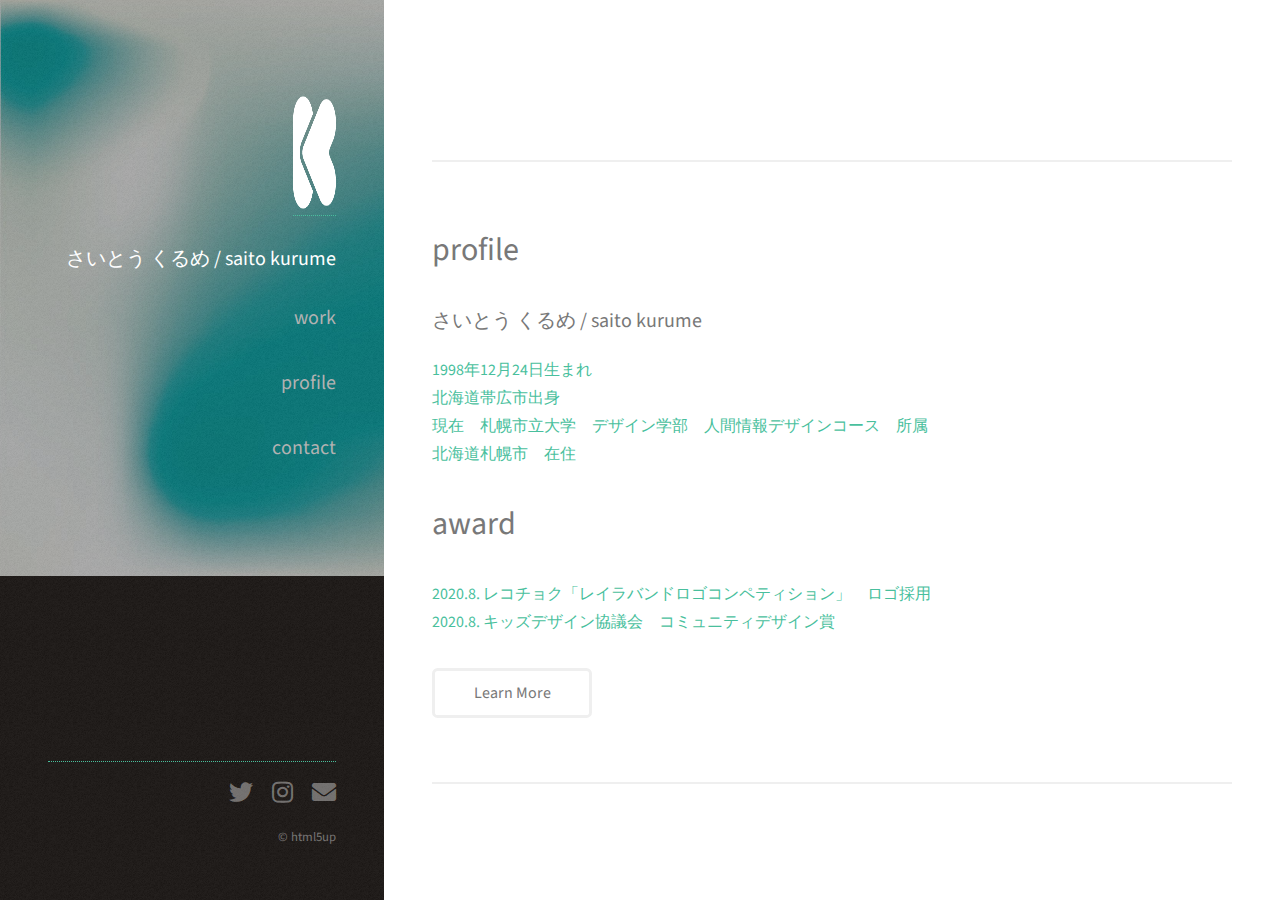
==== profile.html @ 514a8a4c "Add files via upload" ====
<!DOCTYPE HTML>
<!--
	Strata by HTML5 UP
	html5up.net | @ajlkn
	Free for personal and commercial use under the CCA 3.0 license (html5up.net/license)
-->
<html>
	<head>
		<title>SAITO KURUME's WORKS</title>
		<meta charset="utf-8" />
		<meta name="viewport" content="width=device-width, initial-scale=1, user-scalable=no" />
		<link rel="stylesheet" href="assets/css/main.css" />
        <link rel="icon" href="/path/favicon.ico">
	</head>
	<body class="is-preload">

		<!-- Header -->
			<header id="header">
				<div class="inner">
					<a href="index.html" ><img src="images/logow.png"alt="" width="15%" height="17%"a alt="" /></a><p></p>
					<h1><strong>さいとう くるめ / saito kurume</strong></h1>
                    <p></p>
                    <h1><a href="index.html"><p>work</p></h1>
                     <h1><a href="profile.html"><p>profile</p></h1>
                    <h1><a href="https://form.run/@contactsaitokurume"><p>contact</p></h1>
                    
				</div>
			</header>

		<!-- Main -->
			<div id="main">

				<!-- One -->
					<section id="one">
                            <h1>profile</h1>
							<h3>さいとう くるめ / saito kurume</h3>
                            
						
						<p>
                        1998年12月24日生まれ<br />
                        北海道帯広市出身<br />
                        現在　札幌市立大学　デザイン学部　人間情報デザインコース　所属<br />
                        北海道札幌市　在住</p>
                        
                        <h1>award<br /></h1>
                        <p>
                        2020.8. レコチョク「レイラバンドロゴコンペティション」　ロゴ採用<br />
                        2020.8. キッズデザイン協議会　コミュニティデザイン賞<br />
                        </p>
                        
						<ul class="actions">
							<li><a href="#" class="button">Learn More</a></li>
						</ul>
					</section>

				<!-- Two -->
					<section id="two">
						<!--<h2>Recent Work</h2>
						<div class="row">
							<article class="col-6 col-12-xsmall work-item">
								<a href="images/fulls/01.jpg" class="image fit thumb"><img src="images/thumbs/01.jpg" alt="" /></a>
								<h3>Magna sed consequat tempus</h3>
								<p>Lorem ipsum dolor sit amet nisl sed nullam feugiat.</p>
							</article>
							<article class="col-6 col-12-xsmall work-item">
								<a href="images/fulls/02.jpg" class="image fit thumb"><img src="images/thumbs/02.jpg" alt="" /></a>
								<h3>Ultricies lacinia interdum</h3>
								<p>Lorem ipsum dolor sit amet nisl sed nullam feugiat.</p>
							</article>
							<article class="col-6 col-12-xsmall work-item">
								<a href="images/fulls/03.jpg" class="image fit thumb"><img src="images/thumbs/03.jpg" alt="" /></a>
								<h3>Tortor metus commodo</h3>
								<p>Lorem ipsum dolor sit amet nisl sed nullam feugiat.</p>
							</article>
							<article class="col-6 col-12-xsmall work-item">
								<a href="images/fulls/04.jpg" class="image fit thumb"><img src="images/thumbs/04.jpg" alt="" /></a>
								<h3>Quam neque phasellus</h3>
								<p>Lorem ipsum dolor sit amet nisl sed nullam feugiat.</p>
							</article>
							<article class="col-6 col-12-xsmall work-item">
								<a href="images/fulls/05.jpg" class="image fit thumb"><img src="images/thumbs/05.jpg" alt="" /></a>
								<h3>Nunc enim commodo aliquet</h3>
								<p>Lorem ipsum dolor sit amet nisl sed nullam feugiat.</p>
							</article>
							<article class="col-6 col-12-xsmall work-item">
								<a href="images/fulls/06.jpg" class="image fit thumb"><img src="images/thumbs/06.jpg" alt="" /></a>
								<h3>Risus ornare lacinia</h3>
								<p>Lorem ipsum dolor sit amet nisl sed nullam feugiat.</p>
							</article>
						</div>
						<ul class="actions">
							<li><a href="#" class="button">Full Portfolio</a></li>
						</ul>
					</section>

				<!-- Three -->
				<!--	<section id="three">
						<h2>Get In Touch</h2>
						<p>Accumsan pellentesque commodo blandit enim arcu non at amet id arcu magna. Accumsan orci faucibus id eu lorem semper nunc nisi lorem vulputate lorem neque lorem ipsum dolor.</p>
						<div class="row">
							<div class="col-8 col-12-small">
								<form method="post" action="#">
									<div class="row gtr-uniform gtr-50">
										<div class="col-6 col-12-xsmall"><input type="text" name="name" id="name" placeholder="Name" /></div>
										<div class="col-6 col-12-xsmall"><input type="email" name="email" id="email" placeholder="Email" /></div>
										<div class="col-12"><textarea name="message" id="message" placeholder="Message" rows="4"></textarea></div>
									</div>
								</form>
								<ul class="actions">
									<li><input type="submit" value="Send Message" /></li>
								</ul>
							</div>
							<div class="col-4 col-12-small">
								<ul class="labeled-icons">
									<li>
										<h3 class="icon solid fa-home"><span class="label">Address</span></h3>
										1234 Somewhere Rd.<br />
										Nashville, TN 00000<br />
										United States
									</li>
									<li>
										<h3 class="icon solid fa-mobile-alt"><span class="label">Phone</span></h3>
										000-000-0000
									</li>
									<li>
										<h3 class="icon solid fa-envelope"><span class="label">Email</span></h3>
										<a href="#">hello@untitled.tld</a>
									</li>
								</ul>
							</div>
						</div>
					</section>-->

				<!-- Four -->
				<!--
					<section id="four">
						<h2>Elements</h2>

						<section>
							<h4>Text</h4>
							<p>This is <b>bold</b> and this is <strong>strong</strong>. This is <i>italic</i> and this is <em>emphasized</em>.
							This is <sup>superscript</sup> text and this is <sub>subscript</sub> text.
							This is <u>underlined</u> and this is code: <code>for (;;) { ... }</code>. Finally, <a href="#">this is a link</a>.</p>
							<hr />
							<header>
								<h4>Heading with a Subtitle</h4>
								<p>Lorem ipsum dolor sit amet nullam id egestas urna aliquam</p>
							</header>
							<p>Nunc lacinia ante nunc ac lobortis. Interdum adipiscing gravida odio porttitor sem non mi integer non faucibus ornare mi ut ante amet placerat aliquet. Volutpat eu sed ante lacinia sapien lorem accumsan varius montes viverra nibh in adipiscing blandit tempus accumsan.</p>
							<header>
								<h5>Heading with a Subtitle</h5>
								<p>Lorem ipsum dolor sit amet nullam id egestas urna aliquam</p>
							</header>
							<p>Nunc lacinia ante nunc ac lobortis. Interdum adipiscing gravida odio porttitor sem non mi integer non faucibus ornare mi ut ante amet placerat aliquet. Volutpat eu sed ante lacinia sapien lorem accumsan varius montes viverra nibh in adipiscing blandit tempus accumsan.</p>
							<hr />
							<h2>Heading Level 2</h2>
							<h3>Heading Level 3</h3>
							<h4>Heading Level 4</h4>
							<h5>Heading Level 5</h5>
							<h6>Heading Level 6</h6>
							<hr />
							<h5>Blockquote</h5>
							<blockquote>Fringilla nisl. Donec accumsan interdum nisi, quis tincidunt felis sagittis eget tempus euismod. Vestibulum ante ipsum primis in faucibus vestibulum. Blandit adipiscing eu felis iaculis volutpat ac adipiscing accumsan faucibus. Vestibulum ante ipsum primis in faucibus lorem ipsum dolor sit amet nullam adipiscing eu felis.</blockquote>
							<h5>Preformatted</h5>
							<pre><code>i = 0;

while (!deck.isInOrder()) {
print 'Iteration ' + i;
deck.shuffle();
i++;
}

print 'It took ' + i + ' iterations to sort the deck.';</code></pre>
						</section>

						<section>
							<h4>Lists</h4>
							<div class="row">
								<div class="col-6 col-12-xsmall">
									<h5>Unordered</h5>
									<ul>
										<li>Dolor pulvinar etiam magna etiam.</li>
										<li>Sagittis adipiscing lorem eleifend.</li>
										<li>Felis enim feugiat dolore viverra.</li>
									</ul>
									<h5>Alternate</h5>
									<ul class="alt">
										<li>Dolor pulvinar etiam magna etiam.</li>
										<li>Sagittis adipiscing lorem eleifend.</li>
										<li>Felis enim feugiat dolore viverra.</li>
									</ul>
								</div>
								<div class="col-6 col-12-xsmall">
									<h5>Ordered</h5>
									<ol>
										<li>Dolor pulvinar etiam magna etiam.</li>
										<li>Etiam vel felis at lorem sed viverra.</li>
										<li>Felis enim feugiat dolore viverra.</li>
										<li>Dolor pulvinar etiam magna etiam.</li>
										<li>Etiam vel felis at lorem sed viverra.</li>
										<li>Felis enim feugiat dolore viverra.</li>
									</ol>
									<h5>Icons</h5>
									<ul class="icons">
										<li><a href="#" class="icon brands fa-twitter"><span class="label">Twitter</span></a></li>
										<li><a href="#" class="icon brands fa-facebook-f"><span class="label">Facebook</span></a></li>
										<li><a href="#" class="icon brands fa-instagram"><span class="label">Instagram</span></a></li>
										<li><a href="#" class="icon brands fa-github"><span class="label">Github</span></a></li>
										<li><a href="#" class="icon brands fa-dribbble"><span class="label">Dribbble</span></a></li>
										<li><a href="#" class="icon brands fa-tumblr"><span class="label">Tumblr</span></a></li>
									</ul>
								</div>
							</div>
							<h5>Actions</h5>
							<ul class="actions">
								<li><a href="#" class="button primary">Default</a></li>
								<li><a href="#" class="button">Default</a></li>
							</ul>
							<ul class="actions small">
								<li><a href="#" class="button primary small">Small</a></li>
								<li><a href="#" class="button small">Small</a></li>
							</ul>
							<div class="row">
								<div class="col-6 col-12-small">
									<ul class="actions stacked">
										<li><a href="#" class="button primary">Default</a></li>
										<li><a href="#" class="button">Default</a></li>
									</ul>
								</div>
								<div class="col-6 col-12-small">
									<ul class="actions stacked">
										<li><a href="#" class="button primary small">Small</a></li>
										<li><a href="#" class="button small">Small</a></li>
									</ul>
								</div>
								<div class="col-6 col-12-small">
									<ul class="actions stacked">
										<li><a href="#" class="button primary fit">Default</a></li>
										<li><a href="#" class="button fit">Default</a></li>
									</ul>
								</div>
								<div class="col-6 col-12-small">
									<ul class="actions stacked">
										<li><a href="#" class="button primary small fit">Small</a></li>
										<li><a href="#" class="button small fit">Small</a></li>
									</ul>
								</div>
							</div>
						</section>

						<section>
							<h4>Table</h4>
							<h5>Default</h5>
							<div class="table-wrapper">
								<table>
									<thead>
										<tr>
											<th>Name</th>
											<th>Description</th>
											<th>Price</th>
										</tr>
									</thead>
									<tbody>
										<tr>
											<td>Item One</td>
											<td>Ante turpis integer aliquet porttitor.</td>
											<td>29.99</td>
										</tr>
										<tr>
											<td>Item Two</td>
											<td>Vis ac commodo adipiscing arcu aliquet.</td>
											<td>19.99</td>
										</tr>
										<tr>
											<td>Item Three</td>
											<td> Morbi faucibus arcu accumsan lorem.</td>
											<td>29.99</td>
										</tr>
										<tr>
											<td>Item Four</td>
											<td>Vitae integer tempus condimentum.</td>
											<td>19.99</td>
										</tr>
										<tr>
											<td>Item Five</td>
											<td>Ante turpis integer aliquet porttitor.</td>
											<td>29.99</td>
										</tr>
									</tbody>
									<tfoot>
										<tr>
											<td colspan="2"></td>
											<td>100.00</td>
										</tr>
									</tfoot>
								</table>
							</div>

							<h5>Alternate</h5>
							<div class="table-wrapper">
								<table class="alt">
									<thead>
										<tr>
											<th>Name</th>
											<th>Description</th>
											<th>Price</th>
										</tr>
									</thead>
									<tbody>
										<tr>
											<td>Item One</td>
											<td>Ante turpis integer aliquet porttitor.</td>
											<td>29.99</td>
										</tr>
										<tr>
											<td>Item Two</td>
											<td>Vis ac commodo adipiscing arcu aliquet.</td>
											<td>19.99</td>
										</tr>
										<tr>
											<td>Item Three</td>
											<td> Morbi faucibus arcu accumsan lorem.</td>
											<td>29.99</td>
										</tr>
										<tr>
											<td>Item Four</td>
											<td>Vitae integer tempus condimentum.</td>
											<td>19.99</td>
										</tr>
										<tr>
											<td>Item Five</td>
											<td>Ante turpis integer aliquet porttitor.</td>
											<td>29.99</td>
										</tr>
									</tbody>
									<tfoot>
										<tr>
											<td colspan="2"></td>
											<td>100.00</td>
										</tr>
									</tfoot>
								</table>
							</div>
						</section>

						<section>
							<h4>Buttons</h4>
							<ul class="actions">
								<li><a href="#" class="button primary">Primary</a></li>
								<li><a href="#" class="button">Default</a></li>
							</ul>
							<ul class="actions">
								<li><a href="#" class="button large">Large</a></li>
								<li><a href="#" class="button">Default</a></li>
								<li><a href="#" class="button small">Small</a></li>
							</ul>
							<ul class="actions fit">
								<li><a href="#" class="button primary fit">Fit</a></li>
								<li><a href="#" class="button fit">Fit</a></li>
							</ul>
							<ul class="actions fit small">
								<li><a href="#" class="button primary fit small">Fit + Small</a></li>
								<li><a href="#" class="button fit small">Fit + Small</a></li>
							</ul>
							<ul class="actions">
								<li><a href="#" class="button primary icon solid fa-download">Icon</a></li>
								<li><a href="#" class="button icon solid fa-download">Icon</a></li>
							</ul>
							<ul class="actions">
								<li><span class="button primary disabled">Primary</span></li>
								<li><span class="button disabled">Default</span></li>
							</ul>
						</section>

						<section>
							<h4>Form</h4>
							<form method="post" action="#">
								<div class="row gtr-uniform gtr-50">
									<div class="col-6 col-12-xsmall">
										<input type="text" name="demo-name" id="demo-name" value="" placeholder="Name" />
									</div>
									<div class="col-6 col-12-xsmall">
										<input type="email" name="demo-email" id="demo-email" value="" placeholder="Email" />
									</div>
									<div class="col-12">
										<select name="demo-category" id="demo-category">
											<option value="">- Category -</option>
											<option value="1">Manufacturing</option>
											<option value="1">Shipping</option>
											<option value="1">Administration</option>
											<option value="1">Human Resources</option>
										</select>
									</div>
									<div class="col-4 col-12-small">
										<input type="radio" id="demo-priority-low" name="demo-priority" checked>
										<label for="demo-priority-low">Low Priority</label>
									</div>
									<div class="col-4 col-12-small">
										<input type="radio" id="demo-priority-normal" name="demo-priority">
										<label for="demo-priority-normal">Normal Priority</label>
									</div>
									<div class="col-4 col-12-small">
										<input type="radio" id="demo-priority-high" name="demo-priority">
										<label for="demo-priority-high">High Priority</label>
									</div>
									<div class="col-6 col-12-small">
										<input type="checkbox" id="demo-copy" name="demo-copy">
										<label for="demo-copy">Email me a copy of this message</label>
									</div>
									<div class="col-6 col-12-small">
										<input type="checkbox" id="demo-human" name="demo-human" checked>
										<label for="demo-human">I am a human and not a robot</label>
									</div>
									<div class="col-12">
										<textarea name="demo-message" id="demo-message" placeholder="Enter your message" rows="6"></textarea>
									</div>
									<div class="col-12">
										<ul class="actions">
											<li><input type="submit" value="Send Message" class="primary" /></li>
											<li><input type="reset" value="Reset" /></li>
										</ul>
									</div>
								</div>
							</form>
						</section>

						<section>
							<h4>Image</h4>
							<h5>Fit</h5>
							<div class="box alt">
								<div class="row gtr-50 gtr-uniform">
									<div class="col-12"><span class="image fit"><img src="images/fulls/05.jpg" alt="" /></span></div>
									<div class="col-4"><span class="image fit"><img src="images/thumbs/01.jpg" alt="" /></span></div>
									<div class="col-4"><span class="image fit"><img src="images/thumbs/02.jpg" alt="" /></span></div>
									<div class="col-4"><span class="image fit"><img src="images/thumbs/03.jpg" alt="" /></span></div>
									<div class="col-4"><span class="image fit"><img src="images/thumbs/04.jpg" alt="" /></span></div>
									<div class="col-4"><span class="image fit"><img src="images/thumbs/05.jpg" alt="" /></span></div>
									<div class="col-4"><span class="image fit"><img src="images/thumbs/06.jpg" alt="" /></span></div>
									<div class="col-4"><span class="image fit"><img src="images/thumbs/03.jpg" alt="" /></span></div>
									<div class="col-4"><span class="image fit"><img src="images/thumbs/02.jpg" alt="" /></span></div>
									<div class="col-4"><span class="image fit"><img src="images/thumbs/01.jpg" alt="" /></span></div>
								</div>
							</div>
							<h5>Left &amp; Right</h5>
							<p><span class="image left"><img src="images/avatar.jpg" alt="" /></span>Fringilla nisl. Donec accumsan interdum nisi, quis tincidunt felis sagittis eget. tempus euismod. Vestibulum ante ipsum primis in faucibus vestibulum. Blandit adipiscing eu felis iaculis volutpat ac adipiscing accumsan eu faucibus. Integer ac pellentesque praesent tincidunt felis sagittis eget. tempus euismod. Vestibulum ante ipsum primis in faucibus vestibulum. Blandit adipiscing eu felis iaculis volutpat ac adipiscing accumsan eu faucibus. Integer ac pellentesque praesent. Donec accumsan interdum nisi, quis tincidunt felis sagittis eget. tempus euismod. Vestibulum ante ipsum primis in faucibus vestibulum. Blandit adipiscing eu felis iaculis volutpat ac adipiscing accumsan eu faucibus. Integer ac pellentesque praesent tincidunt felis sagittis eget. tempus euismod. Vestibulum ante ipsum primis in faucibus vestibulum. Blandit adipiscing eu felis iaculis volutpat ac adipiscing accumsan eu faucibus. Integer ac pellentesque praesent.</p>
							<p><span class="image right"><img src="images/avatar.jpg" alt="" /></span>Fringilla nisl. Donec accumsan interdum nisi, quis tincidunt felis sagittis eget. tempus euismod. Vestibulum ante ipsum primis in faucibus vestibulum. Blandit adipiscing eu felis iaculis volutpat ac adipiscing accumsan eu faucibus. Integer ac pellentesque praesent tincidunt felis sagittis eget. tempus euismod. Vestibulum ante ipsum primis in faucibus vestibulum. Blandit adipiscing eu felis iaculis volutpat ac adipiscing accumsan eu faucibus. Integer ac pellentesque praesent. Donec accumsan interdum nisi, quis tincidunt felis sagittis eget. tempus euismod. Vestibulum ante ipsum primis in faucibus vestibulum. Blandit adipiscing eu felis iaculis volutpat ac adipiscing accumsan eu faucibus. Integer ac pellentesque praesent tincidunt felis sagittis eget. tempus euismod. Vestibulum ante ipsum primis in faucibus vestibulum. Blandit adipiscing eu felis iaculis volutpat ac adipiscing accumsan eu faucibus. Integer ac pellentesque praesent.</p>
						</section>

					</section>
				-->

			</div>

		<!-- Footer -->
			<footer id="footer">
				<div class="inner">
					<ul class="icons">
						<li><a href="https://twitter.com/kurume_saito" class="icon brands fa-twitter"><span class="label">Twitter</span></a></li>
                        <li><a href="https://www.instagram.com/kurume_saito/"target="_blank" rel="noopener noreferrer" class="icon brands fa-instagram"><span class="label">Instagram</span></a></li>
						<li><a href="#" class="icon solid fa-envelope"><span class="label">Email</span></a></li>
					</ul>
					<ul class="copyright">
						<li>&copy; html5up</li><li>
					</ul>
				</div>
			</footer>

		<!-- Scripts -->
			<script src="assets/js/jquery.min.js"></script>
			<script src="assets/js/jquery.poptrox.min.js"></script>
			<script src="assets/js/browser.min.js"></script>
			<script src="assets/js/breakpoints.min.js"></script>
			<script src="assets/js/util.js"></script>
			<script src="assets/js/main.js"></script>

	</body>
</html>
---- assets/css/main.css ----
@import url("fontawesome-all.min.css");
@import url("https://fonts.googleapis.com/css?family=Source+Sans+Pro:400,400italic");

/*
	Strata by HTML5 UP
	html5up.net | @ajlkn
	Free for personal and commercial use under the CCA 3.0 license (html5up.net/license)
*/

html, body, div, span, applet, object,
iframe, h1, h2, h3, h4, h5, h6, p, blockquote,
pre, a, abbr, acronym, address, big, cite,
code, del, dfn, em, img, ins, kbd, q, s, samp,
small, strike, strong, sub, sup, tt, var, b,
u, i, center, dl, dt, dd, ol, ul, li, fieldset,
form, label, legend, table, caption, tbody,
tfoot, thead, tr, th, td, article, aside,
canvas, details, embed, figure, figcaption,
footer, header, hgroup, menu, nav, output, ruby,
section, summary, time, mark, audio, video {
	margin: 0;
	padding: 0;
	border: 0;
	font-size: 100%;
	font: inherit;
	vertical-align: baseline;}

article, aside, details, figcaption, figure,
footer, header, hgroup, menu, nav, section {
	display: block;}

body {
	line-height: 1;
}

ol, ul {
	list-style: none;
}

blockquote, q {
	quotes: none;
}

	blockquote:before, blockquote:after, q:before, q:after {
		content: '';
		content: none;
	}

table {
	border-collapse: collapse;
	border-spacing: 0;
}

body {
	-webkit-text-size-adjust: none;
}

mark {
	background-color: transparent;
	color: inherit;
}

input::-moz-focus-inner {
	border: 0;
	padding: 0;
}

input, select, textarea {
	-moz-appearance: none;
	-webkit-appearance: none;
	-ms-appearance: none;
	appearance: none;
}

/* Basic */

	html {
		box-sizing: border-box;
	}

	*, *:before, *:after {
		box-sizing: inherit;
	}

	body {
		background: #fff;
	}

		body.is-preload *, body.is-preload *:before, body.is-preload *:after {
			-moz-animation: none !important;
			-webkit-animation: none !important;
			-ms-animation: none !important;
			animation: none !important;
			-moz-transition: none !important;
			-webkit-transition: none !important;
			-ms-transition: none !important;
			transition: none !important;
		}

	body, input, select, textarea {
		color: #a2a2a2;
		font-family: "Source Sans Pro", Helvetica, sans-serif;
		font-size: 16pt;
		font-weight: 400;
		line-height: 1.75em;
	}

	a {
		-moz-transition: color 0.2s ease-in-out, border-color 0.2s ease-in-out;
		-webkit-transition: color 0.2s ease-in-out, border-color 0.2s ease-in-out;
		-ms-transition: color 0.2s ease-in-out, border-color 0.2s ease-in-out;
		transition: color 0.2s ease-in-out, border-color 0.2s ease-in-out;
		border-bottom: dotted 1px;
		color: #49bf9d;
		text-decoration: none;
	}

		a:hover {
			border-bottom-color: transparent;
			color: #49bf9d !important;
			text-decoration: none;
		}

	strong, b {
		color: #787878;
		font-weight: 400;
	}

	em, i {
		font-style: italic;
	}

	p {
		margin: 0 0 2em 0;
	}

	h1, h2, h3, h4, h5, h6 {
		color: #787878;
		font-weight: 400;
		line-height: 1em;
		margin: 0 0 1em 0;
	}

		h1 a, h2 a, h3 a, h4 a, h5 a, h6 a {
			color: inherit;
			text-decoration: none;
		}

	h1 {
		font-size: 2em;
		line-height: 1.5em;
	}

	h2 {
		font-size: 1.5em;
		line-height: 1.5em;
	}

	h3 {
		font-size: 1.25em;
		line-height: 1.5em;
	}

	h4 {
		font-size: 1.1em;
		line-height: 1.5em;
	}

	h5 {
		font-size: 0.9em;
		line-height: 1.5em;
	}

	h6 {
		font-size: 0.7em;
		line-height: 1.5em;
	}

	sub {
		font-size: 0.8em;
		position: relative;
		top: 0.5em;
	}

	sup {
		font-size: 0.8em;
		position: relative;
		top: -0.5em;
	}

	hr {
		border: 0;
		border-bottom: solid 2px #efefef;
		margin: 2em 0;
	}

		hr.major {
			margin: 3em 0;
		}

	blockquote {
		border-left: solid 6px #efefef;
		font-style: italic;
		margin: 0 0 2em 0;
		padding: 0.5em 0 0.5em 1.5em;
	}

	code {
		background: #f7f7f7;
		border-radius: 0.35em;
		border: solid 2px #efefef;
		font-family: "Courier New", monospace;
		font-size: 0.9em;
		margin: 0 0.25em;
		padding: 0.25em 0.65em;
	}

	pre {
		-webkit-overflow-scrolling: touch;
		font-family: "Courier New", monospace;
		font-size: 0.9em;
		margin: 0 0 2em 0;
	}

		pre code {
			display: block;
			line-height: 1.75em;
			padding: 1em 1.5em;
			overflow-x: auto;
		}

	.align-left {
		text-align: left;
	}

	.align-center {
		text-align: center;
	}

	.align-right {
		text-align: right;
	}

/* Container */

	.container {
		margin: 0 auto;
		max-width: calc(100% - 4em);
		width: 100%;
	}

		.container.xsmall {
			width: 25%;
		}

		.container.small {
			width: 50%;
		}

		.container.medium {
			width: 75%;
		}

		.container.large {
			width: 125%;
		}

		.container.xlarge {
			width: 150%;
		}

		.container.max {
			width: 100%;
		}

		@media screen and (max-width: 980px) {

			.container {
				width: 100% !important;
				max-width: 100% !important;
			}

		}

		@media screen and (max-width: 480px) {

			.container {
				max-width: calc(100% - 3em);
			}

		}

/* Row */

	.row {
		display: flex;
		flex-wrap: wrap;
		box-sizing: border-box;
		align-items: stretch;
	}

		.row > * {
			box-sizing: border-box;
		}

		.row.gtr-uniform > * > :last-child {
			margin-bottom: 0;
		}

		.row.aln-left {
			justify-content: flex-start;
		}

		.row.aln-center {
			justify-content: center;
		}

		.row.aln-right {
			justify-content: flex-end;
		}

		.row.aln-top {
			align-items: flex-start;
		}

		.row.aln-middle {
			align-items: center;
		}

		.row.aln-bottom {
			align-items: flex-end;
		}

		.row > .imp {
			order: -1;
		}

		.row > .col-1 {
			width: 8.33333%;
		}

		.row > .off-1 {
			margin-left: 8.33333%;
		}

		.row > .col-2 {
			width: 16.66667%;
		}

		.row > .off-2 {
			margin-left: 16.66667%;
		}

		.row > .col-3 {
			width: 25%;
		}

		.row > .off-3 {
			margin-left: 25%;
		}

		.row > .col-4 {
			width: 33.33333%;
		}

		.row > .off-4 {
			margin-left: 33.33333%;
		}

		.row > .col-5 {
			width: 41.66667%;
		}

		.row > .off-5 {
			margin-left: 41.66667%;
		}

		.row > .col-6 {
			width: 50%;
		}

		.row > .off-6 {
			margin-left: 50%;
		}

		.row > .col-7 {
			width: 58.33333%;
		}

		.row > .off-7 {
			margin-left: 58.33333%;
		}

		.row > .col-8 {
			width: 66.66667%;
		}

		.row > .off-8 {
			margin-left: 66.66667%;
		}

		.row > .col-9 {
			width: 75%;
		}

		.row > .off-9 {
			margin-left: 75%;
		}

		.row > .col-10 {
			width: 83.33333%;
		}

		.row > .off-10 {
			margin-left: 83.33333%;
		}

		.row > .col-11 {
			width: 91.66667%;
		}

		.row > .off-11 {
			margin-left: 91.66667%;
		}

		.row > .col-12 {
			width: 100%;
		}

		.row > .off-12 {
			margin-left: 100%;
		}

		.row.gtr-0 {
			margin-top: 0;
			margin-left: 0em;
		}

			.row.gtr-0 > * {
				padding: 0 0 0 0em;
			}

			.row.gtr-0.gtr-uniform {
				margin-top: 0em;
			}

				.row.gtr-0.gtr-uniform > * {
					padding-top: 0em;
				}

		.row.gtr-25 {
			margin-top: 0;
			margin-left: -0.625em;
		}

			.row.gtr-25 > * {
				padding: 0 0 0 0.625em;
			}

			.row.gtr-25.gtr-uniform {
				margin-top: -0.625em;
			}

				.row.gtr-25.gtr-uniform > * {
					padding-top: 0.625em;
				}

		.row.gtr-50 {
			margin-top: 0;
			margin-left: -1.25em;
		}

			.row.gtr-50 > * {
				padding: 0 0 0 1.25em;
			}

			.row.gtr-50.gtr-uniform {
				margin-top: -1.25em;
			}

				.row.gtr-50.gtr-uniform > * {
					padding-top: 1.25em;
				}

		.row {
			margin-top: 0;
			margin-left: -2.5em;
		}

			.row > * {
				padding: 0 0 0 2.5em;
			}

			.row.gtr-uniform {
				margin-top: -2.5em;
			}

				.row.gtr-uniform > * {
					padding-top: 2.5em;
				}

		.row.gtr-150 {
			margin-top: 0;
			margin-left: -3.75em;
		}

			.row.gtr-150 > * {
				padding: 0 0 0 3.75em;
			}

			.row.gtr-150.gtr-uniform {
				margin-top: -3.75em;
			}

				.row.gtr-150.gtr-uniform > * {
					padding-top: 3.75em;
				}

		.row.gtr-200 {
			margin-top: 0;
			margin-left: -5em;
		}

			.row.gtr-200 > * {
				padding: 0 0 0 5em;
			}

			.row.gtr-200.gtr-uniform {
				margin-top: -5em;
			}

				.row.gtr-200.gtr-uniform > * {
					padding-top: 5em;
				}

		@media screen and (max-width: 1800px) {

			.row {
				display: flex;
				flex-wrap: wrap;
				box-sizing: border-box;
				align-items: stretch;
			}

				.row > * {
					box-sizing: border-box;
				}

				.row.gtr-uniform > * > :last-child {
					margin-bottom: 0;
				}

				.row.aln-left {
					justify-content: flex-start;
				}

				.row.aln-center {
					justify-content: center;
				}

				.row.aln-right {
					justify-content: flex-end;
				}

				.row.aln-top {
					align-items: flex-start;
				}

				.row.aln-middle {
					align-items: center;
				}

				.row.aln-bottom {
					align-items: flex-end;
				}

				.row > .imp-xlarge {
					order: -1;
				}

				.row > .col-1-xlarge {
					width: 8.33333%;
				}

				.row > .off-1-xlarge {
					margin-left: 8.33333%;
				}

				.row > .col-2-xlarge {
					width: 16.66667%;
				}

				.row > .off-2-xlarge {
					margin-left: 16.66667%;
				}

				.row > .col-3-xlarge {
					width: 25%;
				}

				.row > .off-3-xlarge {
					margin-left: 25%;
				}

				.row > .col-4-xlarge {
					width: 33.33333%;
				}

				.row > .off-4-xlarge {
					margin-left: 33.33333%;
				}

				.row > .col-5-xlarge {
					width: 41.66667%;
				}

				.row > .off-5-xlarge {
					margin-left: 41.66667%;
				}

				.row > .col-6-xlarge {
					width: 50%;
				}

				.row > .off-6-xlarge {
					margin-left: 50%;
				}

				.row > .col-7-xlarge {
					width: 58.33333%;
				}

				.row > .off-7-xlarge {
					margin-left: 58.33333%;
				}

				.row > .col-8-xlarge {
					width: 66.66667%;
				}

				.row > .off-8-xlarge {
					margin-left: 66.66667%;
				}

				.row > .col-9-xlarge {
					width: 75%;
				}

				.row > .off-9-xlarge {
					margin-left: 75%;
				}

				.row > .col-10-xlarge {
					width: 83.33333%;
				}

				.row > .off-10-xlarge {
					margin-left: 83.33333%;
				}

				.row > .col-11-xlarge {
					width: 91.66667%;
				}

				.row > .off-11-xlarge {
					margin-left: 91.66667%;
				}

				.row > .col-12-xlarge {
					width: 100%;
				}

				.row > .off-12-xlarge {
					margin-left: 100%;
				}

				.row.gtr-0 {
					margin-top: 0;
					margin-left: 0em;
				}

					.row.gtr-0 > * {
						padding: 0 0 0 0em;
					}

					.row.gtr-0.gtr-uniform {
						margin-top: 0em;
					}

						.row.gtr-0.gtr-uniform > * {
							padding-top: 0em;
						}

				.row.gtr-25 {
					margin-top: 0;
					margin-left: -0.625em;
				}

					.row.gtr-25 > * {
						padding: 0 0 0 0.625em;
					}

					.row.gtr-25.gtr-uniform {
						margin-top: -0.625em;
					}

						.row.gtr-25.gtr-uniform > * {
							padding-top: 0.625em;
						}

				.row.gtr-50 {
					margin-top: 0;
					margin-left: -1.25em;
				}

					.row.gtr-50 > * {
						padding: 0 0 0 1.25em;
					}

					.row.gtr-50.gtr-uniform {
						margin-top: -1.25em;
					}

						.row.gtr-50.gtr-uniform > * {
							padding-top: 1.25em;
						}

				.row {
					margin-top: 0;
					margin-left: -2.5em;
				}

					.row > * {
						padding: 0 0 0 2.5em;
					}

					.row.gtr-uniform {
						margin-top: -2.5em;
					}

						.row.gtr-uniform > * {
							padding-top: 2.5em;
						}

				.row.gtr-150 {
					margin-top: 0;
					margin-left: -3.75em;
				}

					.row.gtr-150 > * {
						padding: 0 0 0 3.75em;
					}

					.row.gtr-150.gtr-uniform {
						margin-top: -3.75em;
					}

						.row.gtr-150.gtr-uniform > * {
							padding-top: 3.75em;
						}

				.row.gtr-200 {
					margin-top: 0;
					margin-left: -5em;
				}

					.row.gtr-200 > * {
						padding: 0 0 0 5em;
					}

					.row.gtr-200.gtr-uniform {
						margin-top: -5em;
					}

						.row.gtr-200.gtr-uniform > * {
							padding-top: 5em;
						}

		}

		@media screen and (max-width: 1280px) {

			.row {
				display: flex;
				flex-wrap: wrap;
				box-sizing: border-box;
				align-items: stretch;
			}

				.row > * {
					box-sizing: border-box;
				}

				.row.gtr-uniform > * > :last-child {
					margin-bottom: 0;
				}

				.row.aln-left {
					justify-content: flex-start;
				}

				.row.aln-center {
					justify-content: center;
				}

				.row.aln-right {
					justify-content: flex-end;
				}

				.row.aln-top {
					align-items: flex-start;
				}

				.row.aln-middle {
					align-items: center;
				}

				.row.aln-bottom {
					align-items: flex-end;
				}

				.row > .imp-large {
					order: -1;
				}

				.row > .col-1-large {
					width: 8.33333%;
				}

				.row > .off-1-large {
					margin-left: 8.33333%;
				}

				.row > .col-2-large {
					width: 16.66667%;
				}

				.row > .off-2-large {
					margin-left: 16.66667%;
				}

				.row > .col-3-large {
					width: 25%;
				}

				.row > .off-3-large {
					margin-left: 25%;
				}

				.row > .col-4-large {
					width: 33.33333%;
				}

				.row > .off-4-large {
					margin-left: 33.33333%;
				}

				.row > .col-5-large {
					width: 41.66667%;
				}

				.row > .off-5-large {
					margin-left: 41.66667%;
				}

				.row > .col-6-large {
					width: 50%;
				}

				.row > .off-6-large {
					margin-left: 50%;
				}

				.row > .col-7-large {
					width: 58.33333%;
				}

				.row > .off-7-large {
					margin-left: 58.33333%;
				}

				.row > .col-8-large {
					width: 66.66667%;
				}

				.row > .off-8-large {
					margin-left: 66.66667%;
				}

				.row > .col-9-large {
					width: 75%;
				}

				.row > .off-9-large {
					margin-left: 75%;
				}

				.row > .col-10-large {
					width: 83.33333%;
				}

				.row > .off-10-large {
					margin-left: 83.33333%;
				}

				.row > .col-11-large {
					width: 91.66667%;
				}

				.row > .off-11-large {
					margin-left: 91.66667%;
				}

				.row > .col-12-large {
					width: 100%;
				}

				.row > .off-12-large {
					margin-left: 100%;
				}

				.row.gtr-0 {
					margin-top: 0;
					margin-left: 0em;
				}

					.row.gtr-0 > * {
						padding: 0 0 0 0em;
					}

					.row.gtr-0.gtr-uniform {
						margin-top: 0em;
					}

						.row.gtr-0.gtr-uniform > * {
							padding-top: 0em;
						}

				.row.gtr-25 {
					margin-top: 0;
					margin-left: -0.5em;
				}

					.row.gtr-25 > * {
						padding: 0 0 0 0.5em;
					}

					.row.gtr-25.gtr-uniform {
						margin-top: -0.5em;
					}

						.row.gtr-25.gtr-uniform > * {
							padding-top: 0.5em;
						}

				.row.gtr-50 {
					margin-top: 0;
					margin-left: -1em;
				}

					.row.gtr-50 > * {
						padding: 0 0 0 1em;
					}

					.row.gtr-50.gtr-uniform {
						margin-top: -1em;
					}

						.row.gtr-50.gtr-uniform > * {
							padding-top: 1em;
						}

				.row {
					margin-top: 0;
					margin-left: -2em;
				}

					.row > * {
						padding: 0 0 0 2em;
					}

					.row.gtr-uniform {
						margin-top: -2em;
					}

						.row.gtr-uniform > * {
							padding-top: 2em;
						}

				.row.gtr-150 {
					margin-top: 0;
					margin-left: -3em;
				}

					.row.gtr-150 > * {
						padding: 0 0 0 3em;
					}

					.row.gtr-150.gtr-uniform {
						margin-top: -3em;
					}

						.row.gtr-150.gtr-uniform > * {
							padding-top: 3em;
						}

				.row.gtr-200 {
					margin-top: 0;
					margin-left: -4em;
				}

					.row.gtr-200 > * {
						padding: 0 0 0 4em;
					}

					.row.gtr-200.gtr-uniform {
						margin-top: -4em;
					}

						.row.gtr-200.gtr-uniform > * {
							padding-top: 4em;
						}

		}

		@media screen and (max-width: 980px) {

			.row {
				display: flex;
				flex-wrap: wrap;
				box-sizing: border-box;
				align-items: stretch;
			}

				.row > * {
					box-sizing: border-box;
				}

				.row.gtr-uniform > * > :last-child {
					margin-bottom: 0;
				}

				.row.aln-left {
					justify-content: flex-start;
				}

				.row.aln-center {
					justify-content: center;
				}

				.row.aln-right {
					justify-content: flex-end;
				}

				.row.aln-top {
					align-items: flex-start;
				}

				.row.aln-middle {
					align-items: center;
				}

				.row.aln-bottom {
					align-items: flex-end;
				}

				.row > .imp-medium {
					order: -1;
				}

				.row > .col-1-medium {
					width: 8.33333%;
				}

				.row > .off-1-medium {
					margin-left: 8.33333%;
				}

				.row > .col-2-medium {
					width: 16.66667%;
				}

				.row > .off-2-medium {
					margin-left: 16.66667%;
				}

				.row > .col-3-medium {
					width: 25%;
				}

				.row > .off-3-medium {
					margin-left: 25%;
				}

				.row > .col-4-medium {
					width: 33.33333%;
				}

				.row > .off-4-medium {
					margin-left: 33.33333%;
				}

				.row > .col-5-medium {
					width: 41.66667%;
				}

				.row > .off-5-medium {
					margin-left: 41.66667%;
				}

				.row > .col-6-medium {
					width: 50%;
				}

				.row > .off-6-medium {
					margin-left: 50%;
				}

				.row > .col-7-medium {
					width: 58.33333%;
				}

				.row > .off-7-medium {
					margin-left: 58.33333%;
				}

				.row > .col-8-medium {
					width: 66.66667%;
				}

				.row > .off-8-medium {
					margin-left: 66.66667%;
				}

				.row > .col-9-medium {
					width: 75%;
				}

				.row > .off-9-medium {
					margin-left: 75%;
				}

				.row > .col-10-medium {
					width: 83.33333%;
				}

				.row > .off-10-medium {
					margin-left: 83.33333%;
				}

				.row > .col-11-medium {
					width: 91.66667%;
				}

				.row > .off-11-medium {
					margin-left: 91.66667%;
				}

				.row > .col-12-medium {
					width: 100%;
				}

				.row > .off-12-medium {
					margin-left: 100%;
				}

				.row.gtr-0 {
					margin-top: 0;
					margin-left: 0em;
				}

					.row.gtr-0 > * {
						padding: 0 0 0 0em;
					}

					.row.gtr-0.gtr-uniform {
						margin-top: 0em;
					}

						.row.gtr-0.gtr-uniform > * {
							padding-top: 0em;
						}

				.row.gtr-25 {
					margin-top: 0;
					margin-left: -0.5em;
				}

					.row.gtr-25 > * {
						padding: 0 0 0 0.5em;
					}

					.row.gtr-25.gtr-uniform {
						margin-top: -0.5em;
					}

						.row.gtr-25.gtr-uniform > * {
							padding-top: 0.5em;
						}

				.row.gtr-50 {
					margin-top: 0;
					margin-left: -1em;
				}

					.row.gtr-50 > * {
						padding: 0 0 0 1em;
					}

					.row.gtr-50.gtr-uniform {
						margin-top: -1em;
					}

						.row.gtr-50.gtr-uniform > * {
							padding-top: 1em;
						}

				.row {
					margin-top: 0;
					margin-left: -2em;
				}

					.row > * {
						padding: 0 0 0 2em;
					}

					.row.gtr-uniform {
						margin-top: -2em;
					}

						.row.gtr-uniform > * {
							padding-top: 2em;
						}

				.row.gtr-150 {
					margin-top: 0;
					margin-left: -3em;
				}

					.row.gtr-150 > * {
						padding: 0 0 0 3em;
					}

					.row.gtr-150.gtr-uniform {
						margin-top: -3em;
					}

						.row.gtr-150.gtr-uniform > * {
							padding-top: 3em;
						}

				.row.gtr-200 {
					margin-top: 0;
					margin-left: -4em;
				}

					.row.gtr-200 > * {
						padding: 0 0 0 4em;
					}

					.row.gtr-200.gtr-uniform {
						margin-top: -4em;
					}

						.row.gtr-200.gtr-uniform > * {
							padding-top: 4em;
						}

		}

		@media screen and (max-width: 736px) {

			.row {
				display: flex;
				flex-wrap: wrap;
				box-sizing: border-box;
				align-items: stretch;
			}

				.row > * {
					box-sizing: border-box;
				}

				.row.gtr-uniform > * > :last-child {
					margin-bottom: 0;
				}

				.row.aln-left {
					justify-content: flex-start;
				}

				.row.aln-center {
					justify-content: center;
				}

				.row.aln-right {
					justify-content: flex-end;
				}

				.row.aln-top {
					align-items: flex-start;
				}

				.row.aln-middle {
					align-items: center;
				}

				.row.aln-bottom {
					align-items: flex-end;
				}

				.row > .imp-small {
					order: -1;
				}

				.row > .col-1-small {
					width: 8.33333%;
				}

				.row > .off-1-small {
					margin-left: 8.33333%;
				}

				.row > .col-2-small {
					width: 16.66667%;
				}

				.row > .off-2-small {
					margin-left: 16.66667%;
				}

				.row > .col-3-small {
					width: 25%;
				}

				.row > .off-3-small {
					margin-left: 25%;
				}

				.row > .col-4-small {
					width: 33.33333%;
				}

				.row > .off-4-small {
					margin-left: 33.33333%;
				}

				.row > .col-5-small {
					width: 41.66667%;
				}

				.row > .off-5-small {
					margin-left: 41.66667%;
				}

				.row > .col-6-small {
					width: 50%;
				}

				.row > .off-6-small {
					margin-left: 50%;
				}

				.row > .col-7-small {
					width: 58.33333%;
				}

				.row > .off-7-small {
					margin-left: 58.33333%;
				}

				.row > .col-8-small {
					width: 66.66667%;
				}

				.row > .off-8-small {
					margin-left: 66.66667%;
				}

				.row > .col-9-small {
					width: 75%;
				}

				.row > .off-9-small {
					margin-left: 75%;
				}

				.row > .col-10-small {
					width: 83.33333%;
				}

				.row > .off-10-small {
					margin-left: 83.33333%;
				}

				.row > .col-11-small {
					width: 91.66667%;
				}

				.row > .off-11-small {
					margin-left: 91.66667%;
				}

				.row > .col-12-small {
					width: 100%;
				}

				.row > .off-12-small {
					margin-left: 100%;
				}

				.row.gtr-0 {
					margin-top: 0;
					margin-left: 0em;
				}

					.row.gtr-0 > * {
						padding: 0 0 0 0em;
					}

					.row.gtr-0.gtr-uniform {
						margin-top: 0em;
					}

						.row.gtr-0.gtr-uniform > * {
							padding-top: 0em;
						}

				.row.gtr-25 {
					margin-top: 0;
					margin-left: -0.375em;
				}

					.row.gtr-25 > * {
						padding: 0 0 0 0.375em;
					}

					.row.gtr-25.gtr-uniform {
						margin-top: -0.375em;
					}

						.row.gtr-25.gtr-uniform > * {
							padding-top: 0.375em;
						}

				.row.gtr-50 {
					margin-top: 0;
					margin-left: -0.75em;
				}

					.row.gtr-50 > * {
						padding: 0 0 0 0.75em;
					}

					.row.gtr-50.gtr-uniform {
						margin-top: -0.75em;
					}

						.row.gtr-50.gtr-uniform > * {
							padding-top: 0.75em;
						}

				.row {
					margin-top: 0;
					margin-left: -1.5em;
				}

					.row > * {
						padding: 0 0 0 1.5em;
					}

					.row.gtr-uniform {
						margin-top: -1.5em;
					}

						.row.gtr-uniform > * {
							padding-top: 1.5em;
						}

				.row.gtr-150 {
					margin-top: 0;
					margin-left: -2.25em;
				}

					.row.gtr-150 > * {
						padding: 0 0 0 2.25em;
					}

					.row.gtr-150.gtr-uniform {
						margin-top: -2.25em;
					}

						.row.gtr-150.gtr-uniform > * {
							padding-top: 2.25em;
						}

				.row.gtr-200 {
					margin-top: 0;
					margin-left: -3em;
				}

					.row.gtr-200 > * {
						padding: 0 0 0 3em;
					}

					.row.gtr-200.gtr-uniform {
						margin-top: -3em;
					}

						.row.gtr-200.gtr-uniform > * {
							padding-top: 3em;
						}

		}

		@media screen and (max-width: 480px) {

			.row {
				display: flex;
				flex-wrap: wrap;
				box-sizing: border-box;
				align-items: stretch;
			}

				.row > * {
					box-sizing: border-box;
				}

				.row.gtr-uniform > * > :last-child {
					margin-bottom: 0;
				}

				.row.aln-left {
					justify-content: flex-start;
				}

				.row.aln-center {
					justify-content: center;
				}

				.row.aln-right {
					justify-content: flex-end;
				}

				.row.aln-top {
					align-items: flex-start;
				}

				.row.aln-middle {
					align-items: center;
				}

				.row.aln-bottom {
					align-items: flex-end;
				}

				.row > .imp-xsmall {
					order: -1;
				}

				.row > .col-1-xsmall {
					width: 8.33333%;
				}

				.row > .off-1-xsmall {
					margin-left: 8.33333%;
				}

				.row > .col-2-xsmall {
					width: 16.66667%;
				}

				.row > .off-2-xsmall {
					margin-left: 16.66667%;
				}

				.row > .col-3-xsmall {
					width: 25%;
				}

				.row > .off-3-xsmall {
					margin-left: 25%;
				}

				.row > .col-4-xsmall {
					width: 33.33333%;
				}

				.row > .off-4-xsmall {
					margin-left: 33.33333%;
				}

				.row > .col-5-xsmall {
					width: 41.66667%;
				}

				.row > .off-5-xsmall {
					margin-left: 41.66667%;
				}

				.row > .col-6-xsmall {
					width: 50%;
				}

				.row > .off-6-xsmall {
					margin-left: 50%;
				}

				.row > .col-7-xsmall {
					width: 58.33333%;
				}

				.row > .off-7-xsmall {
					margin-left: 58.33333%;
				}

				.row > .col-8-xsmall {
					width: 66.66667%;
				}

				.row > .off-8-xsmall {
					margin-left: 66.66667%;
				}

				.row > .col-9-xsmall {
					width: 75%;
				}

				.row > .off-9-xsmall {
					margin-left: 75%;
				}

				.row > .col-10-xsmall {
					width: 83.33333%;
				}

				.row > .off-10-xsmall {
					margin-left: 83.33333%;
				}

				.row > .col-11-xsmall {
					width: 91.66667%;
				}

				.row > .off-11-xsmall {
					margin-left: 91.66667%;
				}

				.row > .col-12-xsmall {
					width: 100%;
				}

				.row > .off-12-xsmall {
					margin-left: 100%;
				}

				.row.gtr-0 {
					margin-top: 0;
					margin-left: 0em;
				}

					.row.gtr-0 > * {
						padding: 0 0 0 0em;
					}

					.row.gtr-0.gtr-uniform {
						margin-top: 0em;
					}

						.row.gtr-0.gtr-uniform > * {
							padding-top: 0em;
						}

				.row.gtr-25 {
					margin-top: 0;
					margin-left: -0.375em;
				}

					.row.gtr-25 > * {
						padding: 0 0 0 0.375em;
					}

					.row.gtr-25.gtr-uniform {
						margin-top: -0.375em;
					}

						.row.gtr-25.gtr-uniform > * {
							padding-top: 0.375em;
						}

				.row.gtr-50 {
					margin-top: 0;
					margin-left: -0.75em;
				}

					.row.gtr-50 > * {
						padding: 0 0 0 0.75em;
					}

					.row.gtr-50.gtr-uniform {
						margin-top: -0.75em;
					}

						.row.gtr-50.gtr-uniform > * {
							padding-top: 0.75em;
						}

				.row {
					margin-top: 0;
					margin-left: -1.5em;
				}

					.row > * {
						padding: 0 0 0 1.5em;
					}

					.row.gtr-uniform {
						margin-top: -1.5em;
					}

						.row.gtr-uniform > * {
							padding-top: 1.5em;
						}

				.row.gtr-150 {
					margin-top: 0;
					margin-left: -2.25em;
				}

					.row.gtr-150 > * {
						padding: 0 0 0 2.25em;
					}

					.row.gtr-150.gtr-uniform {
						margin-top: -2.25em;
					}

						.row.gtr-150.gtr-uniform > * {
							padding-top: 2.25em;
						}

				.row.gtr-200 {
					margin-top: 0;
					margin-left: -3em;
				}

					.row.gtr-200 > * {
						padding: 0 0 0 3em;
					}

					.row.gtr-200.gtr-uniform {
						margin-top: -3em;
					}

						.row.gtr-200.gtr-uniform > * {
							padding-top: 3em;
						}

		}

/* Section/Article */

	section.special, article.special {
		text-align: center;
	}

	header p {
		color: #b2b2b2;
		position: relative;
		margin: 0 0 1.5em 0;
	}

	header h2 + p {
		font-size: 1.25em;
		margin-top: -1em;
		line-height: 1.5em;
	}

	header h3 + p {
		font-size: 1.1em;
		margin-top: -0.8em;
		line-height: 1.5em;
	}

	header h4 + p,
	header h5 + p,
	header h6 + p {
		font-size: 0.9em;
		margin-top: -0.6em;
		line-height: 1.5em;
	}

	header.major h2 {
		font-size: 2em;
	}

/* Form */

	form {
		margin: 0 0 2em 0;
	}

	label {
		color: #787878;
		display: block;
		font-size: 0.9em;
		font-weight: 400;
		margin: 0 0 1em 0;
	}

	input[type="text"],
	input[type="password"],
	input[type="email"],
	select,
	textarea {
		-moz-appearance: none;
		-webkit-appearance: none;
		-ms-appearance: none;
		appearance: none;
		background: #f7f7f7;
		border-radius: 0.35em;
		border: solid 2px transparent;
		color: inherit;
		display: block;
		outline: 0;
		padding: 0 0.75em;
		text-decoration: none;
		width: 100%;
	}

		input[type="text"]:invalid,
		input[type="password"]:invalid,
		input[type="email"]:invalid,
		select:invalid,
		textarea:invalid {
			box-shadow: none;
		}

		input[type="text"]:focus,
		input[type="password"]:focus,
		input[type="email"]:focus,
		select:focus,
		textarea:focus {
			border-color: #49bf9d;
		}

	select {
		background-image: url("data:image/svg+xml;charset=utf8,%3Csvg xmlns='http://www.w3.org/2000/svg' width='40' height='40' preserveAspectRatio='none' viewBox='0 0 40 40'%3E%3Cpath d='M9.4,12.3l10.4,10.4l10.4-10.4c0.2-0.2,0.5-0.4,0.9-0.4c0.3,0,0.6,0.1,0.9,0.4l3.3,3.3c0.2,0.2,0.4,0.5,0.4,0.9 c0,0.4-0.1,0.6-0.4,0.9L20.7,31.9c-0.2,0.2-0.5,0.4-0.9,0.4c-0.3,0-0.6-0.1-0.9-0.4L4.3,17.3c-0.2-0.2-0.4-0.5-0.4-0.9 c0-0.4,0.1-0.6,0.4-0.9l3.3-3.3c0.2-0.2,0.5-0.4,0.9-0.4S9.1,12.1,9.4,12.3z' fill='%23dfdfdf' /%3E%3C/svg%3E");
		background-size: 1.25rem;
		background-repeat: no-repeat;
		background-position: calc(100% - 1rem) center;
		height: 2.75em;
		padding-right: 2.75em;
		text-overflow: ellipsis;
	}

		select option {
			color: #787878;
			background: #fff;
		}

		select:focus::-ms-value {
			background-color: transparent;
		}

		select::-ms-expand {
			display: none;
		}

	input[type="text"],
	input[type="password"],
	input[type="email"],
	select {
		height: 2.75em;
	}

	textarea {
		padding: 0.75em;
	}

	input[type="checkbox"],
	input[type="radio"] {
		-moz-appearance: none;
		-webkit-appearance: none;
		-ms-appearance: none;
		appearance: none;
		display: block;
		float: left;
		margin-right: -2em;
		opacity: 0;
		width: 1em;
		z-index: -1;
	}

		input[type="checkbox"] + label,
		input[type="radio"] + label {
			text-decoration: none;
			color: #a2a2a2;
			cursor: pointer;
			display: inline-block;
			font-size: 1em;
			font-weight: 400;
			padding-left: 2.4em;
			padding-right: 0.75em;
			position: relative;
		}

			input[type="checkbox"] + label:before,
			input[type="radio"] + label:before {
				-moz-osx-font-smoothing: grayscale;
				-webkit-font-smoothing: antialiased;
				display: inline-block;
				font-style: normal;
				font-variant: normal;
				text-rendering: auto;
				line-height: 1;
				text-transform: none !important;
				font-family: 'Font Awesome 5 Free';
				font-weight: 900;
			}

			input[type="checkbox"] + label:before,
			input[type="radio"] + label:before {
				background: #f7f7f7;
				border-radius: 0.35em;
				border: solid 2px transparent;
				content: '';
				display: inline-block;
				font-size: 0.8em;
				height: 2.0625em;
				left: 0;
				line-height: 1.85625em;
				position: absolute;
				text-align: center;
				top: 0;
				width: 2.0625em;
			}

		input[type="checkbox"]:checked + label:before,
		input[type="radio"]:checked + label:before {
			background: #787878;
			border-color: #787878;
			color: #fff;
			content: '\f00c';
		}

		input[type="checkbox"]:focus + label:before,
		input[type="radio"]:focus + label:before {
			border-color: #49bf9d;
		}

	input[type="checkbox"] + label:before {
		border-radius: 0.35em;
	}

	input[type="radio"] + label:before {
		border-radius: 100%;
	}

	::-webkit-input-placeholder {
		color: #b2b2b2 !important;
		opacity: 1.0;
	}

	:-moz-placeholder {
		color: #b2b2b2 !important;
		opacity: 1.0;
	}

	::-moz-placeholder {
		color: #b2b2b2 !important;
		opacity: 1.0;
	}

	:-ms-input-placeholder {
		color: #b2b2b2 !important;
		opacity: 1.0;
	}

/* Box */

	.box {
		border-radius: 0.35em;
		border: solid 2px #efefef;
		margin-bottom: 2em;
		padding: 1.5em;
	}

		.box > :last-child,
		.box > :last-child > :last-child,
		.box > :last-child > :last-child > :last-child {
			margin-bottom: 0;
		}

		.box.alt {
			border: 0;
			border-radius: 0;
			padding: 0;
		}

/* Icon */

	.icon {
		text-decoration: none;
		border-bottom: none;
		position: relative;
	}

		.icon:before {
			-moz-osx-font-smoothing: grayscale;
			-webkit-font-smoothing: antialiased;
			display: inline-block;
			font-style: normal;
			font-variant: normal;
			text-rendering: auto;
			line-height: 1;
			text-transform: none !important;
			font-family: 'Font Awesome 5 Free';
			font-weight: 400;
		}

		.icon > .label {
			display: none;
		}

		.icon:before {
			line-height: inherit;
		}

		.icon.solid:before {
			font-weight: 900;
		}

		.icon.brands:before {
			font-family: 'Font Awesome 5 Brands';
		}

/* Image */

	.image {
		border-radius: 0.35em;
		border: 0;
		display: inline-block;
		position: relative;
	}

		.image:before {
			-moz-transition: opacity 0.2s ease-in-out;
			-webkit-transition: opacity 0.2s ease-in-out;
			-ms-transition: opacity 0.2s ease-in-out;
			transition: opacity 0.2s ease-in-out;
			background: url("images/overlay.png");
			border-radius: 0.35em;
			content: '';
			display: block;
			height: 100%;
			left: 0;
			opacity: 0.5;
			position: absolute;
			top: 0;
			width: 100%;
		}

		.image.thumb {
			text-align: center;
		}

			.image.thumb:after {
				-moz-transition: opacity 0.2s ease-in-out;
				-webkit-transition: opacity 0.2s ease-in-out;
				-ms-transition: opacity 0.2s ease-in-out;
				transition: opacity 0.2s ease-in-out;
				border-radius: 0.35em;
				border: solid 3px rgba(255, 255, 255, 0.5);
				color: #fff;
				content: 'View';
				display: inline-block;
				font-size: 0.8em;
				font-weight: 400;
				left: 50%;
				line-height: 2.25em;
				margin: -1.25em 0 0 -3em;
				opacity: 0;
				padding: 0 1.5em;
				position: absolute;
				text-align: center;
				text-decoration: none;
				top: 50%;
				white-space: nowrap;
			}

			.image.thumb:hover:after {
				opacity: 1.0;
			}

			.image.thumb:hover:before {
				background: url("images/overlay.png"), url("images/overlay.png");
				opacity: 1.0;
			}

		.image img {
			border-radius: 0.35em;
			display: block;
		}

		.image.left {
			float: left;
			margin: 0 1.5em 1em 0;
			top: 0.25em;
		}

		.image.right {
			float: right;
			margin: 0 0 1em 1.5em;
			top: 0.25em;
		}

		.image.left, .image.right {
			max-width: 40%;
		}

			.image.left img, .image.right img {
				width: 100%;
			}

		.image.fit {
			display: block;
			margin: 0 0 2em 0;
			width: 100%;
		}

			.image.fit img {
				width: 100%;
			}

		.image.avatar {
			border-radius: 100%;
		}

			.image.avatar:before {
				display: none;
			}

			.image.avatar img {
				border-radius: 100%;
				width: 100%;
			}

/* List */

	ol {
		list-style: decimal;
		margin: 0 0 2em 0;
		padding-left: 1.25em;
	}

		ol li {
			padding-left: 0.25em;
		}

	ul {
		list-style: disc;
		margin: 0 0 2em 0;
		padding-left: 1em;
	}

		ul li {
			padding-left: 0.5em;
		}

		ul.alt {
			list-style: none;
			padding-left: 0;
		}

			ul.alt li {
				border-top: solid 2px #efefef;
				padding: 0.5em 0;
			}

				ul.alt li:first-child {
					border-top: 0;
					padding-top: 0;
				}

	dl {
		margin: 0 0 2em 0;
	}

/* Icons */

	ul.icons {
		cursor: default;
		list-style: none;
		padding-left: 0;
	}

		ul.icons li {
			display: inline-block;
			padding: 0 1em 0 0;
		}

			ul.icons li:last-child {
				padding-right: 0;
			}

			ul.icons li .icon:before {
				font-size: 1.5em;
			}

/* Labeled Icons */

	ul.labeled-icons {
		list-style: none;
		padding: 0;
	}

		ul.labeled-icons li {
			line-height: 1.75em;
			margin: 1.5em 0 0 0;
			padding-left: 2.25em;
			position: relative;
		}

			ul.labeled-icons li:first-child {
				margin-top: 0;
			}

			ul.labeled-icons li a {
				color: inherit;
			}

			ul.labeled-icons li h3 {
				color: #b2b2b2;
				left: 0;
				position: absolute;
				text-align: center;
				top: 0;
				width: 1em;
			}

/* Actions */

	ul.actions {
		display: -moz-flex;
		display: -webkit-flex;
		display: -ms-flex;
		display: flex;
		cursor: default;
		list-style: none;
		margin-left: -1em;
		padding-left: 0;
	}

		ul.actions li {
			padding: 0 0 0 1em;
			vertical-align: middle;
		}

		ul.actions.special {
			-moz-justify-content: center;
			-webkit-justify-content: center;
			-ms-justify-content: center;
			justify-content: center;
			width: 100%;
			margin-left: 0;
		}

			ul.actions.special li:first-child {
				padding-left: 0;
			}

		ul.actions.stacked {
			-moz-flex-direction: column;
			-webkit-flex-direction: column;
			-ms-flex-direction: column;
			flex-direction: column;
			margin-left: 0;
		}

			ul.actions.stacked li {
				padding: 1.3em 0 0 0;
			}

				ul.actions.stacked li:first-child {
					padding-top: 0;
				}

		ul.actions.fit {
			width: calc(100% + 1em);
		}

			ul.actions.fit li {
				-moz-flex-grow: 1;
				-webkit-flex-grow: 1;
				-ms-flex-grow: 1;
				flex-grow: 1;
				-moz-flex-shrink: 1;
				-webkit-flex-shrink: 1;
				-ms-flex-shrink: 1;
				flex-shrink: 1;
				width: 100%;
			}

				ul.actions.fit li > * {
					width: 100%;
				}

			ul.actions.fit.stacked {
				width: 100%;
			}

		@media screen and (max-width: 480px) {

			ul.actions:not(.fixed) {
				-moz-flex-direction: column;
				-webkit-flex-direction: column;
				-ms-flex-direction: column;
				flex-direction: column;
				margin-left: 0;
				width: 100% !important;
			}

				ul.actions:not(.fixed) li {
					-moz-flex-grow: 1;
					-webkit-flex-grow: 1;
					-ms-flex-grow: 1;
					flex-grow: 1;
					-moz-flex-shrink: 1;
					-webkit-flex-shrink: 1;
					-ms-flex-shrink: 1;
					flex-shrink: 1;
					padding: 1em 0 0 0;
					text-align: center;
					width: 100%;
				}

					ul.actions:not(.fixed) li > * {
						width: 100%;
					}

					ul.actions:not(.fixed) li:first-child {
						padding-top: 0;
					}

					ul.actions:not(.fixed) li input[type="submit"],
					ul.actions:not(.fixed) li input[type="reset"],
					ul.actions:not(.fixed) li input[type="button"],
					ul.actions:not(.fixed) li button,
					ul.actions:not(.fixed) li .button {
						width: 100%;
					}

						ul.actions:not(.fixed) li input[type="submit"].icon:before,
						ul.actions:not(.fixed) li input[type="reset"].icon:before,
						ul.actions:not(.fixed) li input[type="button"].icon:before,
						ul.actions:not(.fixed) li button.icon:before,
						ul.actions:not(.fixed) li .button.icon:before {
							margin-left: -0.5em;
						}

		}

/* Table */

	.table-wrapper {
		-webkit-overflow-scrolling: touch;
		overflow-x: auto;
	}

	table {
		margin: 0 0 2em 0;
		width: 100%;
	}

		table tbody tr {
			border: solid 1px #efefef;
			border-left: 0;
			border-right: 0;
		}

			table tbody tr:nth-child(2n + 1) {
				background-color: #f7f7f7;
			}

		table td {
			padding: 0.75em 0.75em;
		}

		table th {
			color: #787878;
			font-size: 0.9em;
			font-weight: 400;
			padding: 0 0.75em 0.75em 0.75em;
			text-align: left;
		}

		table thead {
			border-bottom: solid 2px #efefef;
		}

		table tfoot {
			border-top: solid 2px #efefef;
		}

		table.alt {
			border-collapse: separate;
		}

			table.alt tbody tr td {
				border: solid 2px #efefef;
				border-left-width: 0;
				border-top-width: 0;
			}

				table.alt tbody tr td:first-child {
					border-left-width: 2px;
				}

			table.alt tbody tr:first-child td {
				border-top-width: 2px;
			}

			table.alt thead {
				border-bottom: 0;
			}

			table.alt tfoot {
				border-top: 0;
			}

/* Button */

	input[type="submit"],
	input[type="reset"],
	input[type="button"],
	.button {
		-moz-appearance: none;
		-webkit-appearance: none;
		-ms-appearance: none;
		appearance: none;
		-moz-transition: background-color 0.2s ease-in-out, color 0.2s ease-in-out, border-color 0.2s ease-in-out;
		-webkit-transition: background-color 0.2s ease-in-out, color 0.2s ease-in-out, border-color 0.2s ease-in-out;
		-ms-transition: background-color 0.2s ease-in-out, color 0.2s ease-in-out, border-color 0.2s ease-in-out;
		transition: background-color 0.2s ease-in-out, color 0.2s ease-in-out, border-color 0.2s ease-in-out;
		background-color: transparent;
		border-radius: 0.35em;
		border: solid 3px #efefef;
		color: #787878 !important;
		cursor: pointer;
		display: inline-block;
		font-weight: 400;
		height: 3.15em;
		height: calc(2.75em + 6px);
		line-height: 2.75em;
		min-width: 10em;
		padding: 0 1.5em;
		text-align: center;
		text-decoration: none;
		white-space: nowrap;
	}

		input[type="submit"]:hover,
		input[type="reset"]:hover,
		input[type="button"]:hover,
		.button:hover {
			border-color: #49bf9d;
			color: #49bf9d !important;
		}

		input[type="submit"]:active,
		input[type="reset"]:active,
		input[type="button"]:active,
		.button:active {
			background-color: rgba(73, 191, 157, 0.1);
			border-color: #49bf9d;
			color: #49bf9d !important;
		}

		input[type="submit"].icon,
		input[type="reset"].icon,
		input[type="button"].icon,
		.button.icon {
			padding-left: 1.35em;
		}

			input[type="submit"].icon:before,
			input[type="reset"].icon:before,
			input[type="button"].icon:before,
			.button.icon:before {
				margin-right: 0.5em;
			}

		input[type="submit"].fit,
		input[type="reset"].fit,
		input[type="button"].fit,
		.button.fit {
			min-width: 0;
			width: 100%;
		}

		input[type="submit"].small,
		input[type="reset"].small,
		input[type="button"].small,
		.button.small {
			font-size: 0.8em;
		}

		input[type="submit"].large,
		input[type="reset"].large,
		input[type="button"].large,
		.button.large {
			font-size: 1.35em;
		}

		input[type="submit"].primary,
		input[type="reset"].primary,
		input[type="button"].primary,
		.button.primary {
			background-color: #49bf9d;
			border-color: #49bf9d;
			color: #ffffff !important;
		}

			input[type="submit"].primary:hover,
			input[type="reset"].primary:hover,
			input[type="button"].primary:hover,
			.button.primary:hover {
				background-color: #5cc6a7;
				border-color: #5cc6a7;
			}

			input[type="submit"].primary:active,
			input[type="reset"].primary:active,
			input[type="button"].primary:active,
			.button.primary:active {
				background-color: #3eb08f;
				border-color: #3eb08f;
			}

		input[type="submit"].disabled, input[type="submit"]:disabled,
		input[type="reset"].disabled,
		input[type="reset"]:disabled,
		input[type="button"].disabled,
		input[type="button"]:disabled,
		.button.disabled,
		.button:disabled {
			background-color: #e7e7e7 !important;
			border-color: #e7e7e7 !important;
			color: #b2b2b2 !important;
			cursor: default;
		}

/* Work Item */

	.work-item {
		margin: 0 0 2em 0;
	}

		.work-item .image {
			margin: 0 0 1.5em 0;
		}

		.work-item h3 {
			font-size: 1em;
			margin: 0 0 0.5em 0;
		}

		.work-item p {
			font-size: 0.8em;
			line-height: 1.5em;
			margin: 0;
		}

/* Header */

	#header {
		display: -moz-flex;
		display: -webkit-flex;
		display: -ms-flex;
		display: flex;
		-moz-flex-direction: column;
		-webkit-flex-direction: column;
		-ms-flex-direction: column;
		flex-direction: column;
		-moz-align-items: -moz-flex-end;
		-webkit-align-items: -webkit-flex-end;
		-ms-align-items: -ms-flex-end;
		align-items: flex-end;
		-moz-justify-content: space-between;
		-webkit-justify-content: space-between;
		-ms-justify-content: space-between;
		justify-content: space-between;
		background-color: #1f1815;
		background-attachment: scroll,								scroll;
		background-image: url("images/overlay.png"), url("../../images/bg.jpg");
		background-position: top left,							top left;
		background-repeat: repeat,								no-repeat;
		background-size: auto,								150%;
		color: rgba(255, 255, 255, 0.5);
		height: 100%;
		left: 0;
		padding: 8em 4em;
		position: fixed;
		text-align: right;
		top: 0;
		width: 35%;
	}

		#header > * {
			-moz-flex-shrink: 0;
			-webkit-flex-shrink: 0;
			-ms-flex-shrink: 0;
			flex-shrink: 0;
			width: 100%;
		}

		#header > .inner {
			-moz-flex-grow: 1;
			-webkit-flex-grow: 1;
			-ms-flex-grow: 1;
			flex-grow: 1;
			margin: 0 0 2em 0;
		}

		#header strong, #header b {
			color: #ffffff;
		}

		#header h2, #header h3, #header h4, #header h5, #header h6 {
			color: #ffffff;
		}

		#header h1 {
			color: rgba(255, 255, 255, 0.5);
			font-size: 1.35em;
			line-height: 1.75em;
			margin: 0;
		}

		#header .image.avatar {
			margin: 0 0 1em 0;
			width: 6.25em;
		}

/* Footer */

	#footer .icons {
		margin: 1em 0 0 0;
	}

		#footer .icons a {
			color: rgba(255, 255, 255, 0.4);
		}

	#footer .copyright {
		color: rgba(255, 255, 255, 0.4);
		font-size: 0.8em;
		list-style: none;
		margin: 1em 0 0 0;
		padding: 0;
	}

		#footer .copyright li {
			border-left: solid 1px rgba(255, 255, 255, 0.25);
			display: inline-block;
			line-height: 1em;
			margin-left: 0.75em;
			padding-left: 0.75em;
		}

			#footer .copyright li:first-child {
				border-left: 0;
				margin-left: 0;
				padding-left: 0;
			}

			#footer .copyright li a {
				color: inherit;
			}

/* Main */

	#main {
		margin-left: 35%;
		max-width: 54em;
		padding: 8em 4em 4em 4em;
		width: calc(100% - 35%);
	}

		#main > section {
			border-top: solid 2px #efefef;
			margin: 4em 0 0 0;
			padding: 4em 0 0 0;
		}

			#main > section:first-child {
				border-top: 0;
				margin-top: 0;
				padding-top: 0;
			}

/* Poptrox */

	@-moz-keyframes spin {
		0% {
			-moz-transform: rotate(0deg);
			-webkit-transform: rotate(0deg);
			-ms-transform: rotate(0deg);
			transform: rotate(0deg);
		}

		100% {
			-moz-transform: rotate(360deg);
			-webkit-transform: rotate(360deg);
			-ms-transform: rotate(360deg);
			transform: rotate(360deg);
		}
	}

	@-webkit-keyframes spin {
		0% {
			-moz-transform: rotate(0deg);
			-webkit-transform: rotate(0deg);
			-ms-transform: rotate(0deg);
			transform: rotate(0deg);
		}

		100% {
			-moz-transform: rotate(360deg);
			-webkit-transform: rotate(360deg);
			-ms-transform: rotate(360deg);
			transform: rotate(360deg);
		}
	}

	@-ms-keyframes spin {
		0% {
			-moz-transform: rotate(0deg);
			-webkit-transform: rotate(0deg);
			-ms-transform: rotate(0deg);
			transform: rotate(0deg);
		}

		100% {
			-moz-transform: rotate(360deg);
			-webkit-transform: rotate(360deg);
			-ms-transform: rotate(360deg);
			transform: rotate(360deg);
		}
	}

	@keyframes spin {
		0% {
			-moz-transform: rotate(0deg);
			-webkit-transform: rotate(0deg);
			-ms-transform: rotate(0deg);
			transform: rotate(0deg);
		}

		100% {
			-moz-transform: rotate(360deg);
			-webkit-transform: rotate(360deg);
			-ms-transform: rotate(360deg);
			transform: rotate(360deg);
		}
	}

	.poptrox-popup {
		-moz-box-sizing: content-box;
		-webkit-box-sizing: content-box;
		-ms-box-sizing: content-box;
		box-sizing: content-box;
		-webkit-tap-highlight-color: rgba(255, 255, 255, 0);
		background: #fff;
		border-radius: 0.35em;
		box-shadow: 0 0.1em 0.15em 0 rgba(0, 0, 0, 0.15);
		overflow: hidden;
		padding-bottom: 3em;
	}

		.poptrox-popup .loader {
			text-decoration: none;
			-moz-animation: spin 1s linear infinite;
			-webkit-animation: spin 1s linear infinite;
			-ms-animation: spin 1s linear infinite;
			animation: spin 1s linear infinite;
			font-size: 1.5em;
			height: 1em;
			left: 50%;
			line-height: 1em;
			margin: -0.5em 0 0 -0.5em;
			position: absolute;
			top: 50%;
			width: 1em;
		}

			.poptrox-popup .loader:before {
				-moz-osx-font-smoothing: grayscale;
				-webkit-font-smoothing: antialiased;
				display: inline-block;
				font-style: normal;
				font-variant: normal;
				text-rendering: auto;
				line-height: 1;
				text-transform: none !important;
				font-family: 'Font Awesome 5 Free';
				font-weight: 900;
			}

			.poptrox-popup .loader:before {
				content: '\f1ce';
			}

		.poptrox-popup .caption {
			background: #fff;
			bottom: 0;
			cursor: default;
			font-size: 0.9em;
			height: 3em;
			left: 0;
			line-height: 2.8em;
			position: absolute;
			text-align: center;
			width: 100%;
			z-index: 1;
		}

		.poptrox-popup .nav-next,
		.poptrox-popup .nav-previous {
			text-decoration: none;
			-moz-transition: opacity 0.2s ease-in-out;
			-webkit-transition: opacity 0.2s ease-in-out;
			-ms-transition: opacity 0.2s ease-in-out;
			transition: opacity 0.2s ease-in-out;
			-webkit-tap-highlight-color: rgba(255, 255, 255, 0);
			background: rgba(0, 0, 0, 0.01);
			cursor: pointer;
			height: 100%;
			opacity: 0;
			position: absolute;
			top: 0;
			width: 50%;
		}

			.poptrox-popup .nav-next:before,
			.poptrox-popup .nav-previous:before {
				-moz-osx-font-smoothing: grayscale;
				-webkit-font-smoothing: antialiased;
				display: inline-block;
				font-style: normal;
				font-variant: normal;
				text-rendering: auto;
				line-height: 1;
				text-transform: none !important;
				font-family: 'Font Awesome 5 Free';
				font-weight: 900;
			}

			.poptrox-popup .nav-next:before,
			.poptrox-popup .nav-previous:before {
				color: #fff;
				font-size: 2.5em;
				height: 1em;
				line-height: 1em;
				margin-top: -0.75em;
				position: absolute;
				text-align: center;
				top: 50%;
				width: 1.5em;
			}

		.poptrox-popup .nav-next {
			right: 0;
		}

			.poptrox-popup .nav-next:before {
				content: '\f105';
				right: 0;
			}

		.poptrox-popup .nav-previous {
			left: 0;
		}

			.poptrox-popup .nav-previous:before {
				content: '\f104';
				left: 0;
			}

		.poptrox-popup .closer {
			text-decoration: none;
			-moz-transition: opacity 0.2s ease-in-out;
			-webkit-transition: opacity 0.2s ease-in-out;
			-ms-transition: opacity 0.2s ease-in-out;
			transition: opacity 0.2s ease-in-out;
			-webkit-tap-highlight-color: rgba(255, 255, 255, 0);
			color: #fff;
			height: 4em;
			line-height: 4em;
			opacity: 0;
			position: absolute;
			right: 0;
			text-align: center;
			top: 0;
			width: 4em;
			z-index: 2;
		}

			.poptrox-popup .closer:before {
				-moz-osx-font-smoothing: grayscale;
				-webkit-font-smoothing: antialiased;
				display: inline-block;
				font-style: normal;
				font-variant: normal;
				text-rendering: auto;
				line-height: 1;
				text-transform: none !important;
				font-family: 'Font Awesome 5 Free';
				font-weight: 900;
			}

			.poptrox-popup .closer:before {
				-moz-box-sizing: content-box;
				-webkit-box-sizing: content-box;
				-ms-box-sizing: content-box;
				box-sizing: content-box;
				border-radius: 100%;
				border: solid 3px rgba(255, 255, 255, 0.5);
				content: '\f00d';
				display: block;
				font-size: 1em;
				height: 1.75em;
				left: 50%;
				line-height: 1.75em;
				margin: -0.875em 0 0 -0.875em;
				position: absolute;
				top: 50%;
				width: 1.75em;
			}

		.poptrox-popup:hover .nav-next,
		.poptrox-popup:hover .nav-previous {
			opacity: 0.5;
		}

			.poptrox-popup:hover .nav-next:hover,
			.poptrox-popup:hover .nav-previous:hover {
				opacity: 1.0;
			}

		.poptrox-popup:hover .closer {
			opacity: 0.5;
		}

			.poptrox-popup:hover .closer:hover {
				opacity: 1.0;
			}

/* Touch */

	body.is-touch .image.thumb:before {
		opacity: 0.5 !important;
	}

	body.is-touch .image.thumb:after {
		display: none !important;
	}

	body.is-touch #header {
		background-attachment: scroll;
		background-size: auto, cover;
	}

	body.is-touch .poptrox-popup .nav-next,
	body.is-touch .poptrox-popup .nav-previous,
	body.is-touch .poptrox-popup .closer {
		opacity: 1.0 !important;
	}

/* XLarge */

	@media screen and (max-width: 1800px) {

		/* Basic */

			body, input, select, textarea {
				font-size: 12pt;
			}

	}

/* Large */

	@media screen and (max-width: 1280px) {

		/* Header */

			#header {
				padding: 6em 3em 3em 3em;
				width: 30%;
			}

				#header h1 {
					font-size: 1.25em;
				}

					#header h1 br {
						display: none;
					}

				#header > .inner {
					margin-bottom: 0;
				}

		/* Footer */

			#footer .copyright li {
				border-left-width: 0;
				display: block;
				line-height: 2.25em;
				margin-left: 0;
				padding-left: 0;
			}

		/* Main */

			#main {
				margin-left: 30%;
				max-width: none;
				padding: 6em 3em 3em 3em;
				width: calc(100% - 30%);
			}

	}

/* Medium */

	@media screen and (max-width: 980px) {

		/* Basic */

			h1 br, h2 br, h3 br, h4 br, h5 br, h6 br {
				display: none;
			}

		/* List */

			ul.icons li .icon {
				font-size: 1.25em;
			}

		/* Header */

			#header {
				background-attachment: scroll;
				background-position: top left, center center;
				background-size: auto,		cover;
				left: auto;
				padding: 6em 4em;
				position: relative;
				text-align: center;
				top: auto;
				width: 100%;
				display: block;
			}

				#header h1 {
					font-size: 1.75em;
				}

					#header h1 br {
						display: inline;
					}

		/* Footer */

			#footer {
				background-attachment: scroll;
				background-color: #1f1815;
				background-image: url("images/overlay.png"), url("../../images/bg.jpg");
				background-position: top left,						bottom center;
				background-repeat: repeat,							no-repeat;
				background-size: auto,							cover;
				bottom: auto;
				left: auto;
				padding: 4em 4em 6em 4em;
				position: relative;
				text-align: center;
				width: 100%;
			}

				#footer .icons {
					margin: 0 0 1em 0;
				}

				#footer .copyright {
					margin: 0 0 1em 0;
				}

					#footer .copyright li {
						border-left-width: 1px;
						display: inline-block;
						line-height: 1em;
						margin-left: 0.75em;
						padding-left: 0.75em;
					}

		/* Main */

			#main {
				margin: 0;
				padding: 6em 4em;
				width: 100%;
			}

	}

/* Small */

	@media screen and (max-width: 736px) {

		/* Basic */

			h1 {
				font-size: 1.5em;
			}

			h2 {
				font-size: 1.2em;
			}

			h3 {
				font-size: 1em;
			}

		/* Section/Article */

			section.special, article.special {
				text-align: center;
			}

			header.major h2 {
				font-size: 1.35em;
			}

		/* List */

			ul.labeled-icons li {
				padding-left: 2em;
			}

				ul.labeled-icons li h3 {
					line-height: 1.75em;
				}

		/* Header */

			#header {
				padding: 2.25em 1.5em;
			}

				#header h1 {
					font-size: 1.35em;
				}

		/* Footer */

			#footer {
				padding: 2.25em 1.5em;
			}

		/* Main */

			#main {
				padding: 2.25em 1.5em 0.25em 1.5em;
			}

				#main > section {
					margin: 2.25em 0 0 0;
					padding: 2.25em 0 0 0;
				}

		/* Poptrox */

			.poptrox-popup {
				border-radius: 0;
			}

				.poptrox-popup .nav-next:before,
				.poptrox-popup .nav-previous:before {
					margin-top: -1em;
				}

	}

/* XSmall */

	@media screen and (max-width: 480px) {

		/* Header */

			#header {
				padding: 4.5em 1.5em;
			}

				#header h1 br {
					display: none;
				}

		/* Footer */

			#footer .copyright li {
				border-left-width: 0;
				display: block;
				line-height: 2.25em;
				margin-left: 0;
				padding-left: 0;
			}

	}
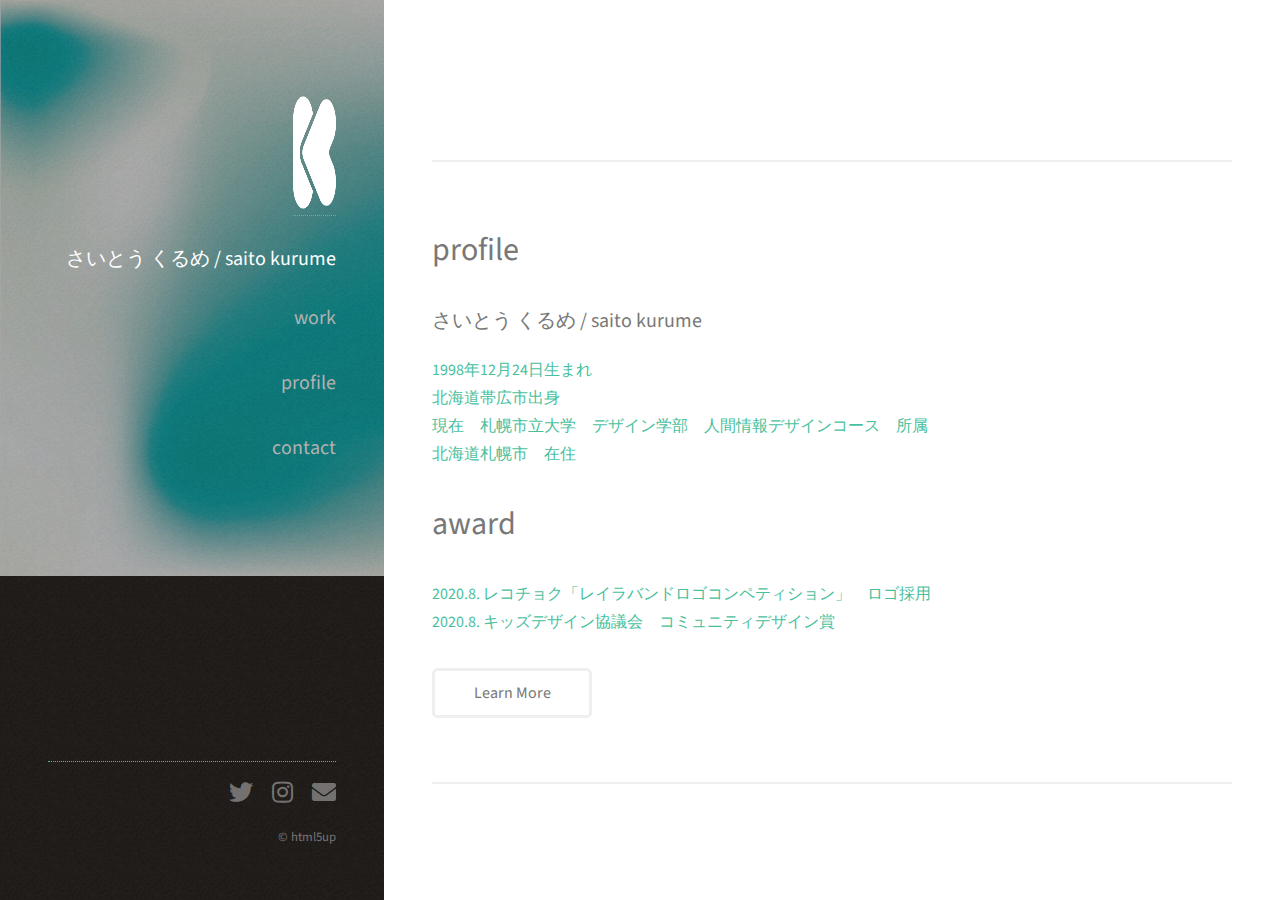
==== commit 7cd0841c: "Add files via upload" ====
--- a/profile.html
+++ b/profile.html
@@ -457,7 +457,7 @@
 					<ul class="icons">
 						<li><a href="https://twitter.com/kurume_saito" class="icon brands fa-twitter"><span class="label">Twitter</span></a></li>
                         <li><a href="https://www.instagram.com/kurume_saito/"target="_blank" rel="noopener noreferrer" class="icon brands fa-instagram"><span class="label">Instagram</span></a></li>
-						<li><a href="#" class="icon solid fa-envelope"><span class="label">Email</span></a></li>
+						<li><a href="https://form.run/@contactsaitokurume" class="icon solid fa-envelope"><span class="label">Email</span></a></li>
 					</ul>
 					<ul class="copyright">
 						<li>&copy; html5up</li><li>
